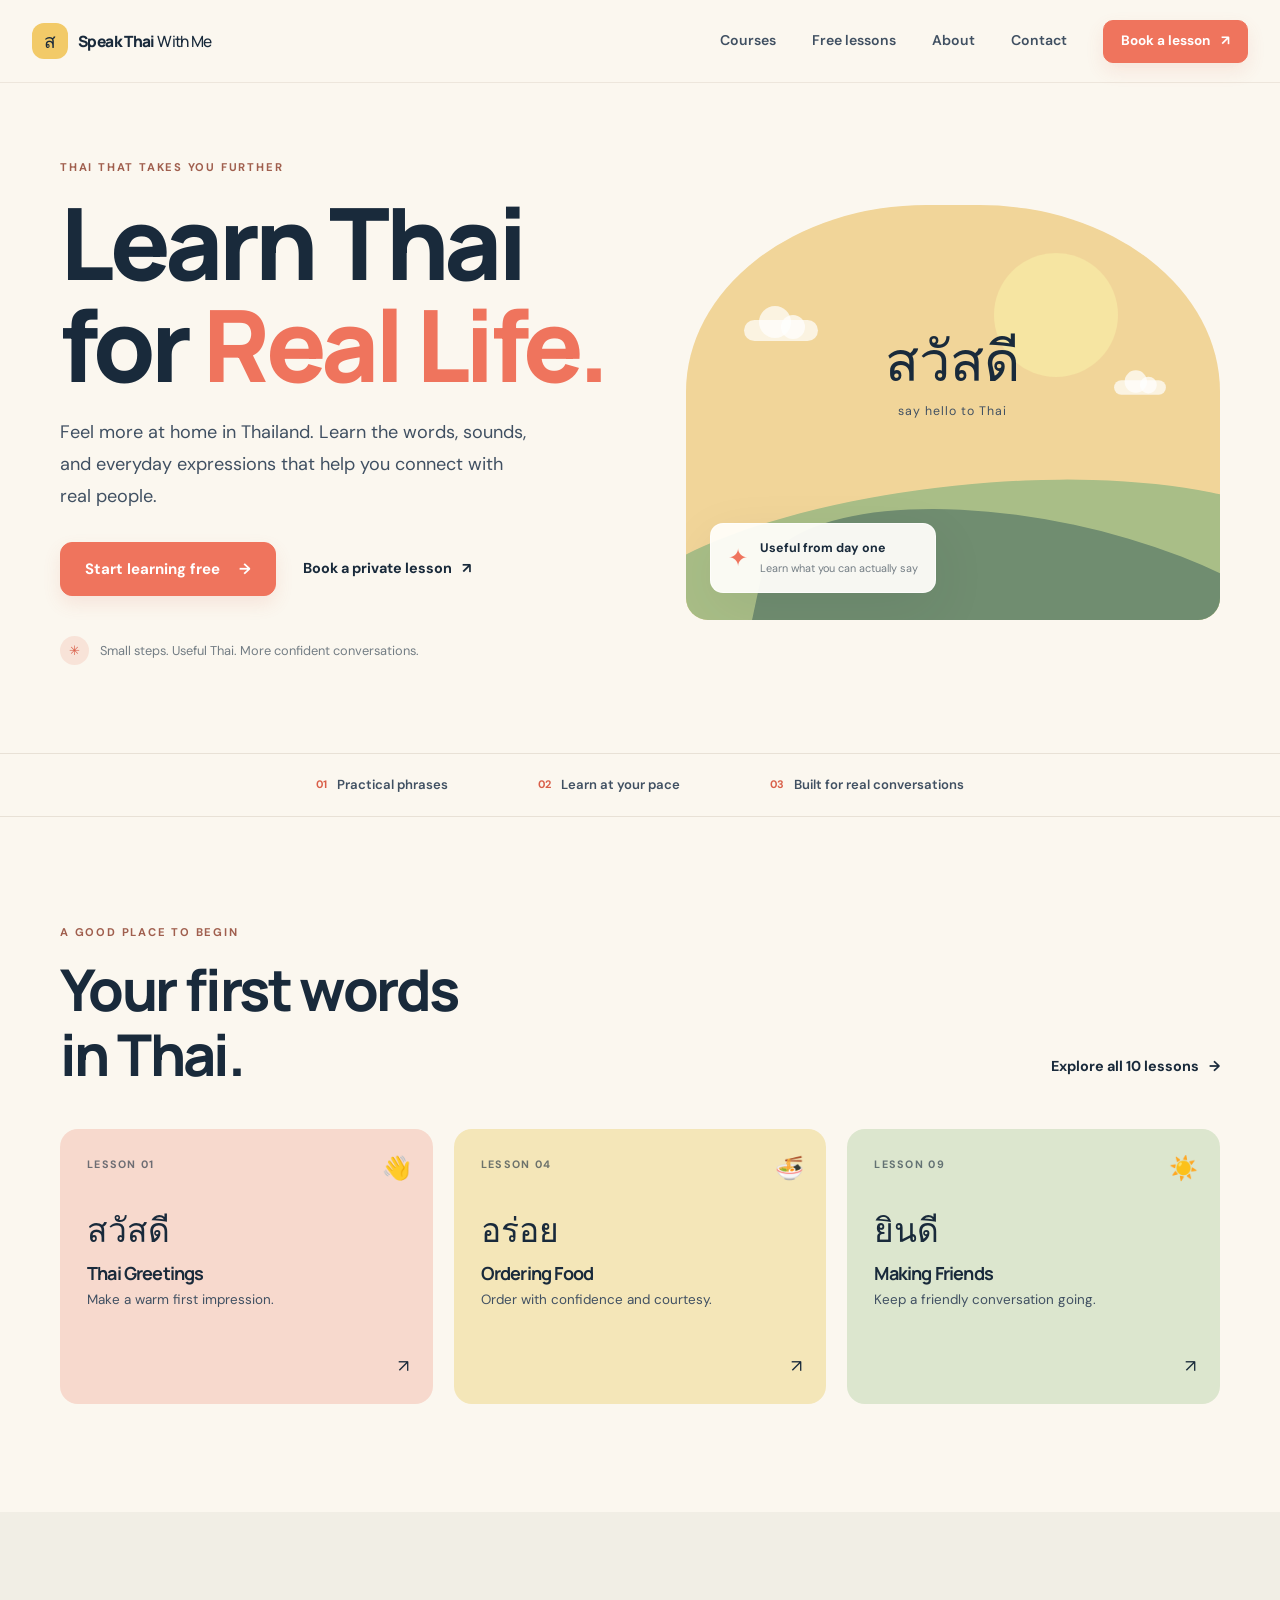
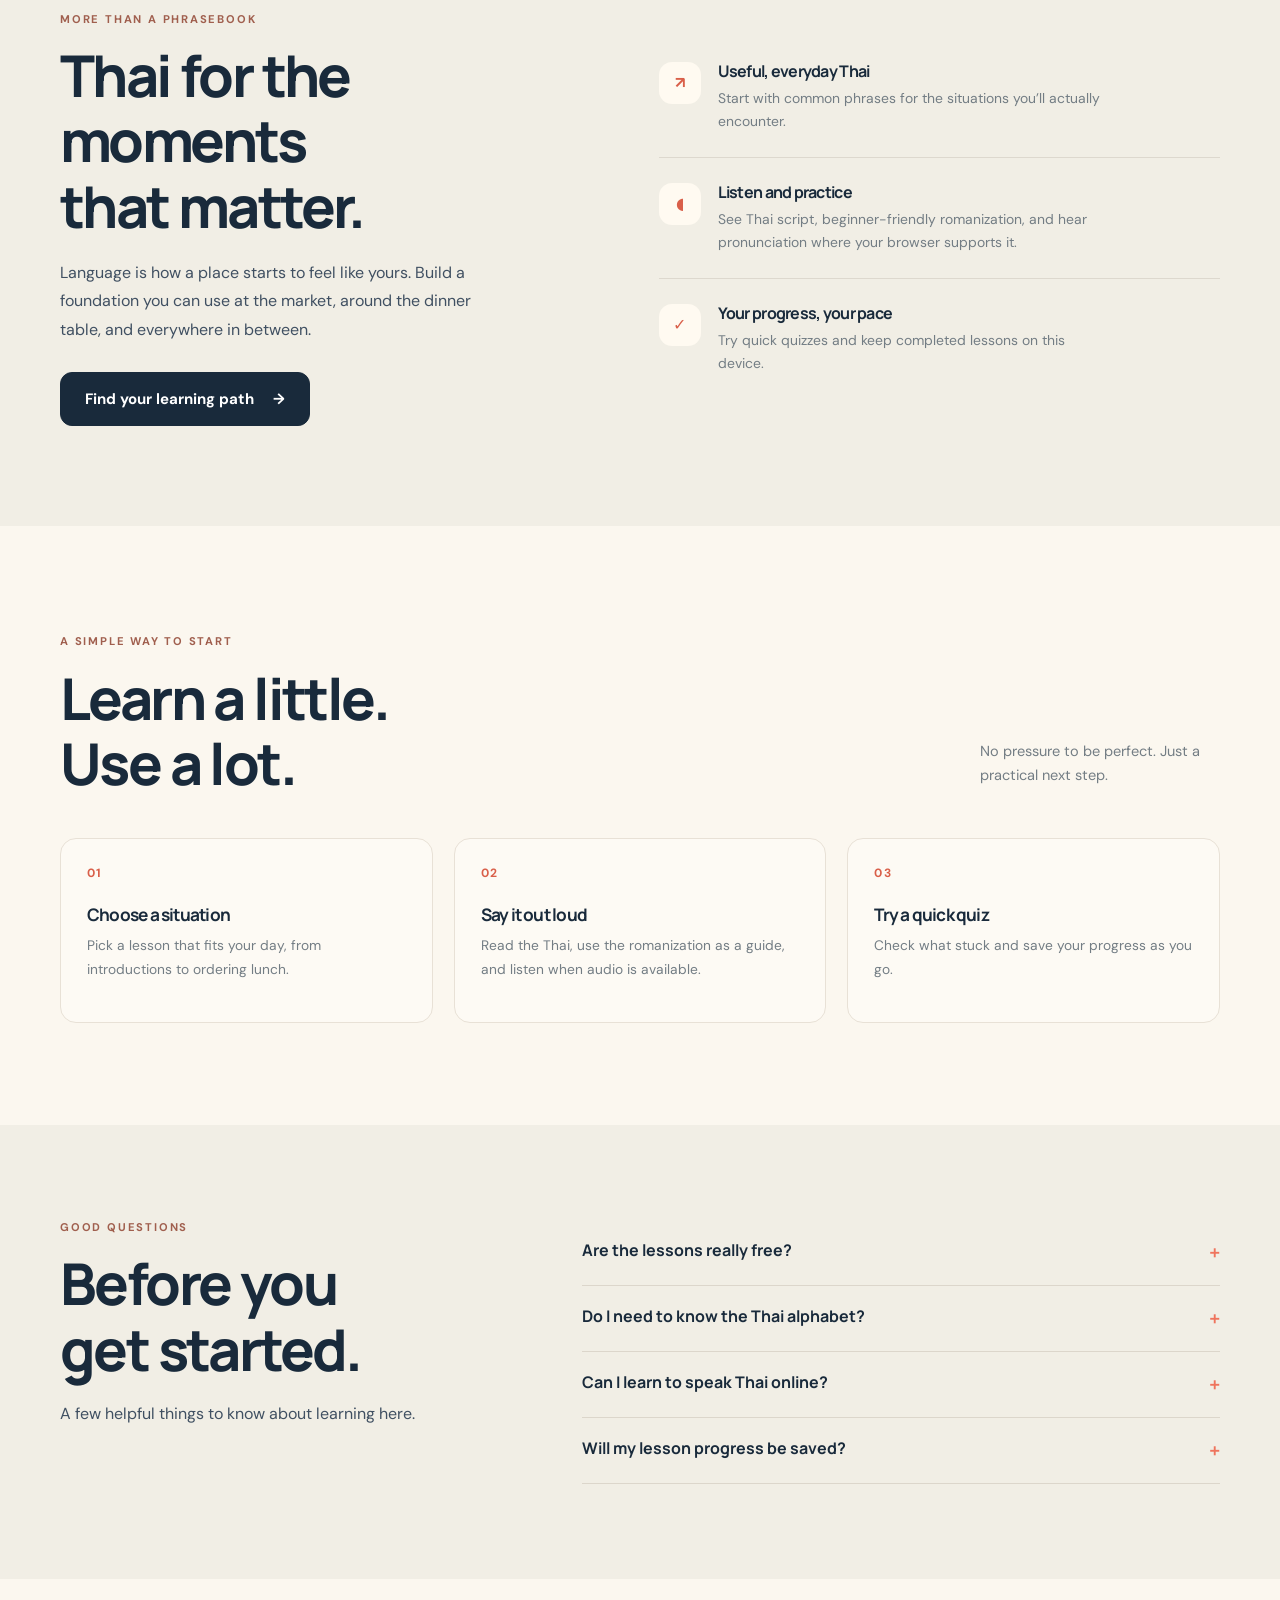
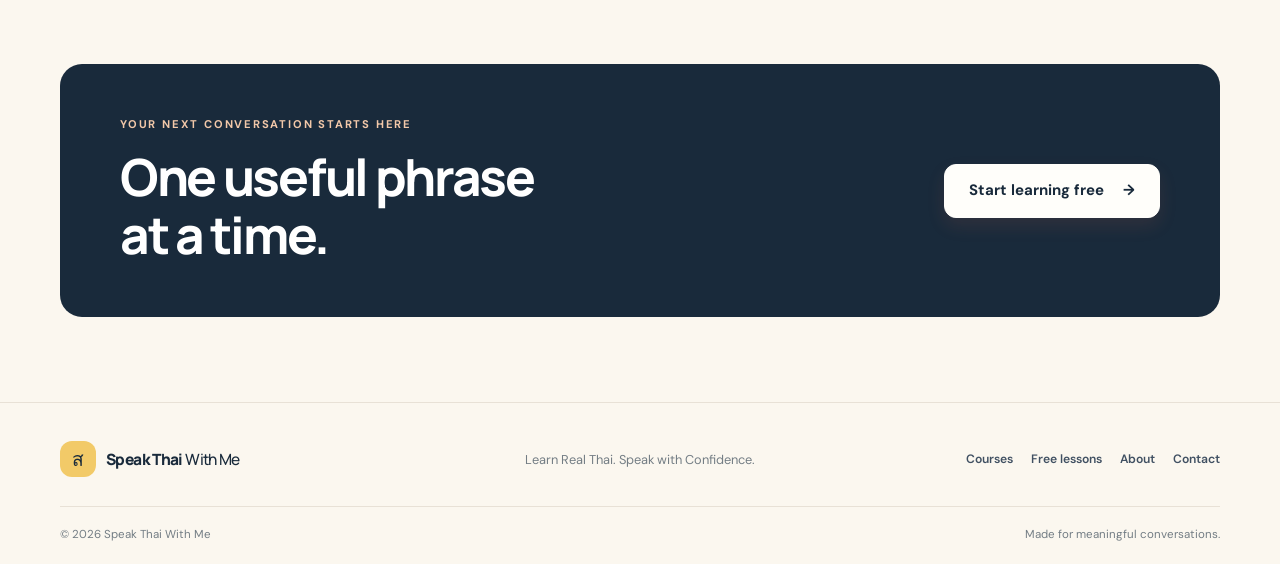
==== index.html @ 1c7b07ed "Initial commit - Speak Thai With Me" ====
<!doctype html>
<html lang="en">
<head>
  <meta charset="utf-8">
  <meta name="viewport" content="width=device-width, initial-scale=1">
  <meta name="description" content="Learn useful Thai for travel, relationships, work, and everyday life with friendly free lessons and practical speaking practice.">
  <meta name="theme-color" content="#fbf7ef">
  <title>Speak Thai With Me | Learn Thai for Real Life</title>
  <link rel="preconnect" href="https://fonts.googleapis.com">
  <link rel="preconnect" href="https://fonts.gstatic.com" crossorigin>
  <link href="https://fonts.googleapis.com/css2?family=DM+Sans:wght@400;500;600;700&family=Manrope:wght@400;500;600;700;800&display=swap" rel="stylesheet">
  <link rel="stylesheet" href="css/style.css">
  <script src="js/main.js" defer></script>
</head>
<body>
  <a class="skip-link" href="#main">Skip to content</a>
  <header class="site-header">
    <div class="nav-wrap">
      <a class="brand" href="index.html" aria-label="Speak Thai With Me home"><span class="brand-mark" aria-hidden="true">ส</span><span>Speak Thai <span class="brand-light">With Me</span></span></a>
      <button class="menu-toggle" type="button" aria-expanded="false" aria-controls="primary-nav"><span class="sr-only">Toggle navigation</span><span></span><span></span></button>
      <nav class="primary-nav" id="primary-nav" aria-label="Main navigation">
        <a href="courses.html">Courses</a><a href="lessons.html">Free lessons</a><a href="about.html">About</a><a href="contact.html">Contact</a><a class="button button-small" href="booking.html">Book a lesson <span aria-hidden="true">↗</span></a>
      </nav>
    </div>
  </header>
  <main id="main">
    <section class="hero section-shell">
      <div class="hero-copy">
        <p class="eyebrow"><span class="eyebrow-dot"></span> THAI THAT TAKES YOU FURTHER</p>
        <h1>Learn Thai<br>for <span class="accent-text">Real Life.</span></h1>
        <p class="hero-intro">Feel more at home in Thailand. Learn the words, sounds, and everyday expressions that help you connect with real people.</p>
        <div class="hero-actions"><a class="button" href="lessons.html">Start learning free <span aria-hidden="true">→</span></a><a class="text-link" href="booking.html">Book a private lesson <span aria-hidden="true">↗</span></a></div>
        <div class="hero-note"><span class="note-icon" aria-hidden="true">✳</span><span>Small steps. Useful Thai. More confident conversations.</span></div>
      </div>
      <div class="hero-art" aria-label="Illustration of a sunny day in Thailand">
        <div class="art-sun"></div><div class="art-cloud cloud-one"></div><div class="art-cloud cloud-two"></div>
        <div class="art-label"><span class="thai-large" lang="th">สวัสดี</span><span>say hello to Thai</span></div>
        <div class="art-hill hill-back"></div><div class="art-hill hill-front"></div>
        <div class="art-card"><span class="art-card-icon">✦</span><span><strong>Useful from day one</strong><small>Learn what you can actually say</small></span></div>
      </div>
    </section>
    <section class="trust-strip" aria-label="Learning features"><div><span>01</span> Practical phrases</div><div><span>02</span> Learn at your pace</div><div><span>03</span> Built for real conversations</div></section>
    <section class="section-shell section-pad" id="popular-lessons">
      <div class="section-heading"><div><p class="eyebrow">A GOOD PLACE TO BEGIN</p><h2>Your first words<br>in Thai.</h2></div><a class="text-link" href="lessons.html">Explore all 10 lessons <span aria-hidden="true">→</span></a></div>
      <div class="lesson-preview-grid">
        <a class="preview-card preview-coral" href="lessons.html#lesson-greetings"><span class="preview-number">LESSON 01</span><span class="preview-emoji" aria-hidden="true">👋</span><span class="thai-medium" lang="th">สวัสดี</span><h3>Thai Greetings</h3><p>Make a warm first impression.</p><span class="card-arrow" aria-hidden="true">↗</span></a>
        <a class="preview-card preview-yellow" href="lessons.html#lesson-food"><span class="preview-number">LESSON 04</span><span class="preview-emoji" aria-hidden="true">🍜</span><span class="thai-medium" lang="th">อร่อย</span><h3>Ordering Food</h3><p>Order with confidence and courtesy.</p><span class="card-arrow" aria-hidden="true">↗</span></a>
        <a class="preview-card preview-green" href="lessons.html#lesson-friends"><span class="preview-number">LESSON 09</span><span class="preview-emoji" aria-hidden="true">☀️</span><span class="thai-medium" lang="th">ยินดี</span><h3>Making Friends</h3><p>Keep a friendly conversation going.</p><span class="card-arrow" aria-hidden="true">↗</span></a>
      </div>
    </section>
    <section class="why-section">
      <div class="section-shell why-grid"><div><p class="eyebrow">MORE THAN A PHRASEBOOK</p><h2>Thai for the moments<br>that matter.</h2><p class="body-copy">Language is how a place starts to feel like yours. Build a foundation you can use at the market, around the dinner table, and everywhere in between.</p><a class="button button-dark" href="courses.html">Find your learning path <span aria-hidden="true">→</span></a></div>
        <div class="benefit-list">
          <article class="benefit"><span class="benefit-icon">↗</span><div><h3>Useful, everyday Thai</h3><p>Start with common phrases for the situations you’ll actually encounter.</p></div></article>
          <article class="benefit"><span class="benefit-icon">◖</span><div><h3>Listen and practice</h3><p>See Thai script, beginner-friendly romanization, and hear pronunciation where your browser supports it.</p></div></article>
          <article class="benefit"><span class="benefit-icon">✓</span><div><h3>Your progress, your pace</h3><p>Try quick quizzes and keep completed lessons on this device.</p></div></article>
        </div>
      </div>
    </section>
    <section class="section-shell section-pad process-section"><div class="section-heading"><div><p class="eyebrow">A SIMPLE WAY TO START</p><h2>Learn a little.<br>Use a lot.</h2></div><p class="heading-aside">No pressure to be perfect. Just a practical next step.</p></div>
      <div class="steps-grid"><article><span class="step-index">01</span><h3>Choose a situation</h3><p>Pick a lesson that fits your day, from introductions to ordering lunch.</p></article><article><span class="step-index">02</span><h3>Say it out loud</h3><p>Read the Thai, use the romanization as a guide, and listen when audio is available.</p></article><article><span class="step-index">03</span><h3>Try a quick quiz</h3><p>Check what stuck and save your progress as you go.</p></article></div>
    </section>
    <section class="faq-section"><div class="section-shell faq-grid"><div><p class="eyebrow">GOOD QUESTIONS</p><h2>Before you<br>get started.</h2><p class="body-copy">A few helpful things to know about learning here.</p></div><div class="faq-list">
      <details><summary>Are the lessons really free?<span aria-hidden="true">+</span></summary><p>Yes. The 10 beginner lessons are free to use. More advanced and premium content is marked as coming soon.</p></details>
      <details><summary>Do I need to know the Thai alphabet?<span aria-hidden="true">+</span></summary><p>No. Lessons show Thai script, English meaning, and beginner-friendly romanization. Learning the script later can help with reading and pronunciation.</p></details>
      <details><summary>Can I learn to speak Thai online?<span aria-hidden="true">+</span></summary><p>You can practice phrases and quizzes here. Private online lessons may be requested through the booking page once real contact details have been configured.</p></details>
      <details><summary>Will my lesson progress be saved?<span aria-hidden="true">+</span></summary><p>Completed lessons are saved in this browser on this device using LocalStorage. Progress is not synced or shared.</p></details>
    </div></div></section>
    <section class="cta-band section-shell"><div><p class="eyebrow">YOUR NEXT CONVERSATION STARTS HERE</p><h2>One useful phrase<br>at a time.</h2></div><a class="button button-light" href="lessons.html">Start learning free <span aria-hidden="true">→</span></a></section>
  </main>
  <footer class="site-footer"><div class="section-shell footer-main"><a class="brand brand-footer" href="index.html"><span class="brand-mark" aria-hidden="true">ส</span><span>Speak Thai <span class="brand-light">With Me</span></span></a><p>Learn Real Thai. Speak with Confidence.</p><nav aria-label="Footer navigation"><a href="courses.html">Courses</a><a href="lessons.html">Free lessons</a><a href="about.html">About</a><a href="contact.html">Contact</a></nav></div><div class="section-shell footer-bottom"><span>© <span data-current-year></span> Speak Thai With Me</span><span>Made for meaningful conversations.</span></div></footer>
</body>
</html>
---- css/style.css ----
:root {
  color-scheme: light;
  --cream: #fbf7ef;
  --cream-deep: #f4eee2;
  --paper: #fffefa;
  --navy: #192a3b;
  --navy-soft: #405062;
  --muted: #737d84;
  --coral: #ef745d;
  --coral-dark: #d95f49;
  --yellow: #f2ca68;
  --green: #b8cf9c;
  --line: #e8e1d6;
  --shadow: 0 18px 55px rgba(39, 48, 57, .08);
  font-family: "DM Sans", Arial, sans-serif;
  color: var(--navy);
  background: var(--cream);
  font-synthesis: none;
  text-rendering: optimizeLegibility;
}

* { box-sizing: border-box; }
[hidden] { display: none !important; }
html { scroll-behavior: smooth; scroll-padding-top: 90px; }
body { margin: 0; min-width: 320px; background: var(--cream); font-size: 16px; line-height: 1.65; }
a { color: inherit; }
button, input, select, textarea { font: inherit; }
button, a { -webkit-tap-highlight-color: transparent; }
button:focus-visible, a:focus-visible, input:focus-visible, select:focus-visible, textarea:focus-visible, summary:focus-visible { outline: 3px solid rgba(239, 116, 93, .55); outline-offset: 3px; }
h1, h2, h3, p { margin-top: 0; }
h1, h2, h3 { font-family: Manrope, "DM Sans", sans-serif; letter-spacing: -.045em; line-height: 1.13; }
h1 { margin-bottom: 22px; font-size: clamp(3.2rem, 7vw, 6.6rem); font-weight: 800; }
h2 { font-size: clamp(2.15rem, 4.5vw, 3.75rem); font-weight: 750; }
h3 { font-size: 1.18rem; }
.section-shell { width: min(1160px, calc(100% - 64px)); margin-inline: auto; }
.sr-only { position: absolute; width: 1px; height: 1px; padding: 0; margin: -1px; overflow: hidden; clip: rect(0,0,0,0); white-space: nowrap; border: 0; }
.skip-link { position: fixed; top: 8px; left: 8px; z-index: 99; transform: translateY(-150%); padding: 10px 16px; color: white; background: var(--navy); border-radius: 8px; }
.skip-link:focus { transform: none; }
.site-header { position: sticky; z-index: 10; top: 0; background: rgba(251, 247, 239, .95); border-bottom: 1px solid rgba(232,225,214,.75); backdrop-filter: blur(14px); }
.nav-wrap { width: min(1280px, calc(100% - 64px)); min-height: 82px; margin: auto; display: flex; align-items: center; justify-content: space-between; gap: 32px; }
.brand { display: inline-flex; align-items: center; gap: 10px; color: var(--navy); text-decoration: none; font: 800 .97rem Manrope, sans-serif; letter-spacing: -.04em; white-space: nowrap; }
.brand-mark { display: grid; width: 36px; height: 36px; place-items: center; color: var(--navy); background: var(--yellow); border-radius: 12px; font: 700 1.2rem "DM Sans", sans-serif; }
.brand-light { font-weight: 500; }
.primary-nav { display: flex; align-items: center; gap: clamp(18px, 3vw, 36px); }
.primary-nav a:not(.button), .site-footer nav a { color: var(--navy-soft); text-decoration: none; font-size: .88rem; font-weight: 600; transition: color .2s ease; }
.primary-nav a:hover, .primary-nav a[aria-current="page"], .site-footer nav a:hover { color: var(--coral-dark); }
.primary-nav a[aria-current="page"]:not(.button) { text-decoration: underline; text-decoration-color: var(--coral); text-underline-offset: 6px; }
.menu-toggle { display: none; border: 0; background: transparent; }
.button { display: inline-flex; min-height: 54px; align-items: center; justify-content: center; gap: 19px; padding: 0 24px; border: 1px solid var(--coral); border-radius: 12px; color: white; background: var(--coral); text-decoration: none; font-size: .94rem; font-weight: 700; box-shadow: 0 8px 18px rgba(217,95,73,.12); transition: transform .2s ease, background .2s ease, box-shadow .2s ease; cursor: pointer; }
.button:hover { transform: translateY(-2px); background: var(--coral-dark); box-shadow: 0 12px 24px rgba(217,95,73,.2); }
.button-small { min-height: 43px; padding: 0 17px; gap: 11px; border-radius: 10px; font-size: .85rem; }
.button-dark { color: white; background: var(--navy); border-color: var(--navy); box-shadow: none; }
.button-dark:hover { background: #263d53; }
.button-light { color: var(--navy); background: var(--paper); border-color: var(--paper); }
.button-light:hover { color: var(--navy); background: white; }
.eyebrow { margin: 0 0 16px; color: #a05f4e; font-size: .7rem; font-weight: 700; letter-spacing: .16em; line-height: 1.4; }
.accent-text { color: var(--coral); }
.text-link { display: inline-flex; align-items: center; gap: 10px; color: var(--navy); text-decoration: none; font-size: .9rem; font-weight: 700; }
.text-link:hover { color: var(--coral-dark); }
.hero { min-height: 580px; padding-block: 72px 83px; display: grid; grid-template-columns: 1.02fr .98fr; align-items: center; gap: 6%; }
.hero-copy { padding-block: 5px; }
.hero h1 { font-size: clamp(4rem, 7.8vw, 7rem); line-height: 1.02; }
.hero-intro { max-width: 475px; margin-bottom: 30px; color: var(--navy-soft); font-size: 1.13rem; line-height: 1.75; }
.hero-actions { display: flex; align-items: center; gap: 27px; flex-wrap: wrap; }
.hero-note { display: flex; align-items: center; gap: 11px; margin-top: 40px; color: var(--muted); font-size: .8rem; }
.note-icon { display: grid; width: 29px; height: 29px; flex: 0 0 29px; place-items: center; color: var(--coral-dark); background: #f8e3d8; border-radius: 50%; }
.hero-art { position: relative; min-height: 415px; overflow: hidden; border-radius: 45% 45% 22px 22px; background: #f1d599; }
.art-sun { position: absolute; top: 48px; right: 19%; width: 124px; height: 124px; border-radius: 50%; background: #f6e5a2; }
.art-cloud { position: absolute; z-index: 1; height: 21px; width: 74px; background: rgba(255,255,255,.71); border-radius: 30px; }
.art-cloud::before, .art-cloud::after { position: absolute; content: ""; background: inherit; border-radius: 50%; }
.art-cloud::before { width: 32px; height: 32px; left: 15px; bottom: 3px; }
.art-cloud::after { width: 24px; height: 24px; left: 37px; bottom: 2px; }
.cloud-one { top: 115px; left: 11%; }
.cloud-two { top: 172px; right: 8%; transform: scale(.7); }
.art-label { position: absolute; z-index: 2; top: 112px; left: 50%; display: flex; flex-direction: column; align-items: center; transform: translateX(-50%); }
.thai-large { color: var(--navy); font: 700 3.5rem "DM Sans", sans-serif; white-space: nowrap; }
.art-label > span:last-child { margin-top: -5px; color: var(--navy-soft); font-size: .77rem; letter-spacing: .08em; }
.art-hill { position: absolute; bottom: -95px; border-radius: 50% 50% 0 0; }
.hill-back { left: -15%; width: 135%; height: 230px; background: #a9be87; transform: rotate(-6deg); }
.hill-front { right: -23%; bottom: -132px; width: 110%; height: 230px; background: #708d70; transform: rotate(12deg); }
.art-card { position: absolute; z-index: 3; bottom: 27px; left: 24px; display: flex; gap: 12px; align-items: center; padding: 14px 17px; border: 1px solid rgba(255,255,255,.72); border-radius: 13px; background: rgba(255,254,250,.94); box-shadow: var(--shadow); }
.art-card-icon { color: var(--coral); font-size: 1.5rem; }
.art-card strong, .art-card small { display: block; }
.art-card strong { font-size: .78rem; }
.art-card small { margin-top: 2px; color: var(--muted); font-size: .68rem; }
.trust-strip { display: flex; justify-content: center; gap: clamp(30px, 7vw, 95px); padding: 20px 32px; border-block: 1px solid var(--line); color: var(--navy-soft); font-size: .82rem; font-weight: 600; }
.trust-strip div { display: flex; align-items: center; gap: 10px; }
.trust-strip span { color: var(--coral-dark); font-size: .68rem; font-weight: 700; }
.section-pad { padding-block: 108px; }
.section-heading { display: flex; align-items: end; justify-content: space-between; gap: 24px; margin-bottom: 42px; }
.section-heading h2 { margin-bottom: 0; }
.section-heading > .text-link { margin-bottom: 8px; }
.lesson-preview-grid { display: grid; grid-template-columns: repeat(3, 1fr); gap: 21px; }
.preview-card { position: relative; min-height: 275px; padding: 27px; overflow: hidden; border-radius: 18px; text-decoration: none; transition: transform .22s ease, box-shadow .22s ease; }
.preview-card:hover { transform: translateY(-5px); box-shadow: var(--shadow); }
.preview-coral { background: #f7d9cd; }
.preview-yellow { background: #f4e6b8; }
.preview-green { background: #dce6ce; }
.preview-number { display: block; color: rgba(25,42,59,.62); font-size: .67rem; font-weight: 700; letter-spacing: .12em; }
.preview-emoji { position: absolute; top: 20px; right: 22px; font-size: 1.45rem; }
.thai-medium { display: block; margin-top: 30px; color: var(--navy); font: 700 2.1rem "DM Sans", sans-serif; }
.preview-card h3 { margin: 6px 0 5px; font-size: 1.13rem; }
.preview-card p { margin-bottom: 0; color: var(--navy-soft); font-size: .84rem; }
.card-arrow { position: absolute; right: 24px; bottom: 23px; font-size: 1.1rem; }
.why-section { padding-block: 100px; background: #f1eee5; }
.why-grid { display: grid; grid-template-columns: .9fr 1.1fr; gap: 12%; align-items: center; }
.why-grid h2 { margin-bottom: 20px; }
.body-copy { max-width: 445px; margin-bottom: 27px; color: var(--navy-soft); line-height: 1.8; }
.benefit-list { display: grid; gap: 25px; }
.benefit { display: flex; align-items: flex-start; gap: 17px; padding-bottom: 24px; border-bottom: 1px solid #ddd8ce; }
.benefit:last-child { padding-bottom: 0; border: 0; }
.benefit-icon { display: grid; width: 42px; height: 42px; flex: 0 0 42px; place-items: center; color: var(--coral-dark); background: #fffaf1; border-radius: 13px; font-weight: 700; }
.benefit h3 { margin: 0 0 7px; font-size: 1rem; }
.benefit p { max-width: 390px; margin: 0; color: var(--muted); font-size: .87rem; }
.process-section { padding-bottom: 102px; }
.heading-aside { max-width: 240px; margin-bottom: 8px; color: var(--muted); font-size: .91rem; }
.steps-grid { display: grid; grid-template-columns: repeat(3,1fr); gap: 21px; }
.steps-grid article { min-height: 185px; padding: 25px 26px; border: 1px solid var(--line); border-radius: 16px; background: rgba(255,254,250,.5); }
.step-index { display: block; margin-bottom: 21px; color: var(--coral-dark); font-size: .75rem; font-weight: 700; letter-spacing: .12em; }
.steps-grid h3 { margin-bottom: 10px; font-size: 1.08rem; }
.steps-grid p { margin-bottom: 0; color: var(--muted); font-size: .86rem; line-height: 1.7; }
.faq-section { padding-block: 95px; background: #f1eee5; }
.faq-grid { display: grid; grid-template-columns: .75fr 1.25fr; gap: 12%; }
.faq-grid h2 { margin-bottom: 18px; }
.faq-list details { border-bottom: 1px solid #dcd6cb; }
.faq-list summary { display: flex; justify-content: space-between; gap: 18px; padding: 19px 0; list-style: none; cursor: pointer; font: 700 1rem Manrope, sans-serif; }
.faq-list summary::-webkit-details-marker { display: none; }
.faq-list summary span { color: var(--coral); font-size: 1.25rem; transition: transform .2s ease; }
.faq-list details[open] summary span { transform: rotate(45deg); }
.faq-list details p { max-width: 620px; margin: -2px 0 19px; color: var(--muted); font-size: .91rem; }
.cta-band { display: flex; align-items: center; justify-content: space-between; gap: 32px; margin-block: 85px; padding: 53px 60px; border-radius: 22px; color: white; background: var(--navy); }
.cta-band .eyebrow { color: #f2c8a9; }
.cta-band h2 { margin: 0; font-size: clamp(2rem, 4vw, 3.35rem); }
.site-footer { padding-block: 38px 20px; border-top: 1px solid var(--line); }
.footer-main { display: grid; grid-template-columns: 1fr 1fr 1fr; align-items: center; gap: 15px; padding-bottom: 29px; }
.footer-main > p { margin: 0; color: var(--muted); font-size: .8rem; text-align: center; }
.site-footer nav { display: flex; justify-content: flex-end; gap: 18px; }
.site-footer nav a { font-size: .76rem; }
.brand-footer { justify-self: start; }
.footer-bottom { display: flex; justify-content: space-between; gap: 15px; padding-top: 18px; border-top: 1px solid var(--line); color: var(--muted); font-size: .72rem; }
.page-hero { padding-block: 84px 55px; }
.page-hero h1 { font-size: clamp(3.4rem, 7vw, 6.1rem); }
.page-hero > p:not(.eyebrow) { max-width: 625px; color: var(--navy-soft); font-size: 1.07rem; line-height: 1.75; }
.course-grid { display: grid; grid-template-columns: repeat(3, 1fr); gap: 20px; padding-bottom: 50px; }
.course-card { display: flex; flex-direction: column; min-height: 435px; padding: 28px; border: 1px solid var(--line); border-radius: 19px; background: var(--paper); box-shadow: 0 8px 25px rgba(39,48,57,.035); }
.course-card-muted { background: #f7f3ea; }
.course-top { display: flex; align-items: center; justify-content: space-between; gap: 10px; margin-bottom: 30px; }
.course-icon { display: grid; width: 48px; height: 48px; place-items: center; border-radius: 14px; font-size: 1.25rem; font-weight: 700; }
.icon-coral { background: #f7d9cd; }.icon-yellow { background: #f4e6b8; }.icon-green { background: #dce6ce; }
.badge { padding: 6px 10px; border-radius: 999px; font-size: .67rem; font-weight: 700; white-space: nowrap; }
.badge-free { color: #48643c; background: #e2ecd8; }.badge-soon { color: #785e29; background: #f6e9c4; }
.course-card .eyebrow { margin-bottom: 9px; }
.course-card h2 { margin-bottom: 13px; font-size: 1.9rem; }
.course-description { min-height: 76px; color: var(--navy-soft); font-size: .89rem; line-height: 1.7; }
.course-card h3 { margin: 9px 0; font-size: .9rem; letter-spacing: -.01em; }
.course-card ul { margin: 0 0 22px; padding-left: 19px; color: var(--navy-soft); font-size: .84rem; line-height: 1.9; }
.course-footer { display: flex; align-items: center; justify-content: space-between; gap: 10px; margin-top: auto; padding-top: 16px; border-top: 1px solid var(--line); font-size: .75rem; font-weight: 600; }
.course-footer .text-link { font-size: .78rem; }
.muted-text { color: var(--muted); font-size: .72rem; text-align: right; }
.course-note, .config-footnote { display: flex; align-items: center; gap: 13px; margin-bottom: 84px; padding: 18px 22px; border-radius: 13px; background: #f2ebdd; }
.course-note p, .config-footnote p { margin: 0; color: var(--navy-soft); font-size: .88rem; }
.course-note a { color: var(--coral-dark); font-weight: 700; }
.lessons-hero { padding-bottom: 35px; }
.progress-panel { display: grid; grid-template-columns: 1fr minmax(140px, 290px) auto; align-items: center; gap: 18px; max-width: 770px; margin-top: 30px; padding: 17px 20px; border: 1px solid var(--line); border-radius: 14px; background: rgba(255,254,250,.75); }
.romanization-note { max-width: 770px !important; margin: 15px 0 0; color: var(--muted) !important; font-size: .81rem !important; }
.progress-copy { display: flex; flex-direction: column; gap: 3px; }
.progress-copy strong { font: 700 .85rem Manrope, sans-serif; }
.progress-copy span { color: var(--muted); font-size: .75rem; }
.progress-track { height: 9px; overflow: hidden; border-radius: 99px; background: #eae5db; }
.progress-track > span { display: block; width: 0; height: 100%; border-radius: inherit; background: var(--coral); transition: width .35s ease; }
.text-button { padding: 5px; border: 0; color: var(--muted); background: transparent; font-size: .76rem; text-decoration: underline; text-underline-offset: 3px; cursor: pointer; }
.text-button:hover { color: var(--coral-dark); }
.storage-notice { margin: 12px 0 0; color: #9b4939; font-size: .84rem; }
.lessons-container { padding-bottom: 90px; }
.lesson-list { display: grid; gap: 20px; }
.lesson-card { padding: clamp(23px, 4vw, 38px); border: 1px solid var(--line); border-radius: 19px; background: var(--paper); box-shadow: 0 8px 25px rgba(39,48,57,.035); scroll-margin-top: 100px; }
.lesson-card.is-complete { border-color: #bed0a7; }
.lesson-card-header { display: flex; justify-content: space-between; align-items: flex-start; gap: 18px; margin-bottom: 28px; }
.lesson-card-header .eyebrow { margin-bottom: 8px; }
.lesson-card-header h2 { margin: 0 0 7px; font-size: clamp(1.65rem, 4vw, 2.35rem); }
.lesson-description { margin: 0; color: var(--muted); font-size: .91rem; }
.completion-badge { padding: 6px 11px; color: #48643c; border-radius: 999px; background: #e2ecd8; font-size: .73rem; font-weight: 700; white-space: nowrap; }
.lesson-card > h3 { margin: 0 0 13px; font-size: .96rem; letter-spacing: -.01em; }
.lesson-objectives { margin: -3px 0 25px; padding-left: 21px; color: var(--navy-soft); font-size: .86rem; }
.lesson-objectives li + li { margin-top: 5px; }
.lesson-language-note { margin: 0 0 25px; padding: 13px 16px; border-left: 3px solid var(--yellow); border-radius: 0 9px 9px 0; color: var(--navy-soft); background: #fffcf6; font-size: .83rem; }
.vocabulary-grid { display: grid; grid-template-columns: repeat(4,1fr); gap: 10px; margin-bottom: 28px; }
.vocab-entry { display: flex; min-height: 152px; flex-direction: column; align-items: flex-start; padding: 15px; border-radius: 12px; background: #f7f3ea; }
.thai-word { color: var(--navy); font: 700 1.45rem "DM Sans", sans-serif; }
.romanization { display: block; margin-top: 3px; color: #987467; font-size: .8rem; font-style: italic; }
.meaning { display: block; margin-top: 2px; color: var(--navy-soft); font-size: .8rem; }
.speak-button { margin-top: auto; padding: 5px 0 0; border: 0; color: #ad5543; background: transparent; font-size: .72rem; font-weight: 700; cursor: pointer; }
.speak-button:hover { text-decoration: underline; text-underline-offset: 3px; }
.examples-list { display: grid; grid-template-columns: repeat(2,1fr); gap: 12px; margin-bottom: 27px; }
.example { padding: 15px 17px; border-left: 3px solid var(--yellow); border-radius: 0 10px 10px 0; background: #fffcf6; }
.example-thai-line { display: flex; justify-content: space-between; align-items: center; gap: 10px; }
.example-thai-line > span { font: 600 1.08rem "DM Sans", sans-serif; }
.example-thai-line .speak-button { margin: 0; white-space: nowrap; }
.quiz { min-width: 0; margin: 0; padding: 21px; border: 1px solid var(--line); border-radius: 13px; }
.quiz legend { padding: 0 7px; font: 700 .97rem Manrope, sans-serif; }
.quiz-question { margin-bottom: 16px; }
.quiz-question > p { margin-bottom: 9px; font-size: .86rem; font-weight: 600; }
.quiz-choice { display: inline-flex; align-items: center; gap: 7px; margin: 0 10px 7px 0; padding: 7px 10px; border: 1px solid var(--line); border-radius: 8px; color: var(--navy-soft); font-size: .81rem; cursor: pointer; }
.quiz-choice:has(input:checked) { border-color: var(--coral); background: #fff2ed; }
.quiz-choice input { accent-color: var(--coral-dark); }
.quiz-feedback { margin: 12px 0 0; color: var(--navy-soft); font-size: .84rem; }
.feedback-success { color: #48643c; }.feedback-retry,.feedback-error { color: #9b4939; }
.loading-message { padding: 25px; border-radius: 12px; background: var(--paper); color: var(--navy-soft); }
.error-message { color: #9b4939; }
.booking-hero { padding-bottom: 36px; }
.booking-layout { display: grid; grid-template-columns: minmax(0,1.3fr) minmax(250px,.7fr); gap: 25px; align-items: start; padding-bottom: 95px; }
.booking-form, .booking-aside { padding: clamp(23px, 4vw, 38px); border: 1px solid var(--line); border-radius: 18px; background: var(--paper); }
.form-heading { display: flex; justify-content: space-between; align-items: baseline; gap: 15px; margin-bottom: 24px; }
.form-heading h2 { margin: 0; font-size: 1.7rem; }
.form-heading p { margin: 0; color: var(--muted); font-size: .77rem; }
.form-heading p span, .booking-form label > span { color: var(--coral-dark); }
.form-grid { display: grid; grid-template-columns: repeat(2,minmax(0,1fr)); gap: 17px; }
.booking-form label { display: flex; flex-direction: column; gap: 7px; color: var(--navy-soft); font-size: .82rem; font-weight: 600; }
.booking-form input, .booking-form select, .booking-form textarea { width: 100%; min-height: 47px; padding: 10px 12px; border: 1px solid #ded8cd; border-radius: 9px; color: var(--navy); background: #fffefa; font-weight: 400; }
.booking-form textarea { min-height: 118px; resize: vertical; }
.booking-form input::placeholder, .booking-form textarea::placeholder { color: #9b9c98; }
.field-wide { grid-column: 1 / -1; }
.privacy-note { margin: 20px 0; padding: 12px 14px; border-radius: 9px; color: var(--muted); background: #f6f2e9; font-size: .77rem; }
.form-status { margin: 13px 0 0; color: #9b4939; font-size: .83rem; }
.booking-aside { position: sticky; top: 105px; background: #f0eadf; }
.aside-spark { display: inline-grid; width: 42px; height: 42px; place-items: center; border-radius: 13px; color: var(--coral-dark); background: #fffaf1; font-size: 1.3rem; }
.booking-aside h2 { margin: 20px 0 13px; font-size: 1.7rem; }
.booking-aside > p { color: var(--navy-soft); font-size: .88rem; line-height: 1.75; }
.config-notice { margin: 21px 0; padding: 14px; border: 1px solid #e3d5c2; border-radius: 10px; color: #724d32; background: #fff8ea; font-size: .83rem; }
.config-notice .text-link { margin-top: 10px; font-size: .83rem; }
.booking-aside .small-note { padding-top: 14px; border-top: 1px solid #dcd2c2; color: var(--muted); font-size: .76rem; }
.about-layout { display: grid; grid-template-columns: .8fr 1.2fr; gap: 10%; align-items: center; padding-block: 20px 92px; }
.teacher-placeholder { display: flex; min-height: 390px; flex-direction: column; align-items: center; justify-content: center; gap: 13px; border: 1px dashed #c8bda9; border-radius: 48% 48% 20px 20px; color: #766d5e; background: #f3e9d6; font-size: .82rem; font-weight: 600; }
.placeholder-symbol { display: grid; width: 90px; height: 90px; place-items: center; border-radius: 50%; color: #9e704a; background: #e5d4b5; font-size: 2.8rem; }
.about-copy h2 { margin: 0 0 8px; font-size: 2.8rem; }
.placeholder-label { margin-bottom: 17px; color: #987467; font-size: .79rem; font-weight: 700; }
.approach-box { display: flex; gap: 13px; margin-top: 24px; padding: 18px; border-radius: 13px; background: #f2ebdd; }
.approach-box h3 { margin: 3px 0 7px; font-size: .98rem; }
.approach-box p { margin: 0; color: var(--navy-soft); font-size: .82rem; }
.about-values { margin-bottom: 85px; padding: 48px; border-radius: 20px; background: #f1eee5; }
.about-values h2 { margin-bottom: 12px; }
.about-values > p:not(.eyebrow) { max-width: 600px; color: var(--navy-soft); }
.contact-grid { display: grid; grid-template-columns: repeat(3,1fr); gap: 18px; padding-block: 10px 35px; }
.contact-card { min-height: 260px; padding: 25px; border: 1px solid var(--line); border-radius: 17px; background: var(--paper); }
.contact-icon { display: grid; width: 44px; height: 44px; margin-bottom: 23px; place-items: center; border-radius: 13px; color: var(--coral-dark); background: #f7d9cd; font-size: 1.2rem; font-weight: 700; }
.contact-card .eyebrow { margin-bottom: 7px; }
.contact-card h2 { margin-bottom: 10px; font-size: 1.35rem; }
.contact-card > p:not(.eyebrow) { min-height: 52px; margin-bottom: 15px; color: var(--muted); font-size: .84rem; }
.contact-card .text-link { font-size: .82rem; }
.social-links { display: flex; flex-wrap: wrap; gap: 10px; }
.social-links a { color: var(--coral-dark); font-size: .83rem; font-weight: 700; }
.config-footnote { margin-top: 15px; }

@media (max-width: 900px) {
  .section-shell { width: min(100% - 44px, 720px); }
  .nav-wrap { width: calc(100% - 44px); }
  .primary-nav { gap: 17px; }
  .primary-nav a:not(.button) { font-size: .81rem; }
  .hero { gap: 4%; min-height: 520px; }
  .hero h1 { font-size: clamp(3.6rem, 8vw, 5.8rem); }
  .hero-art { min-height: 355px; }
  .why-grid, .faq-grid { gap: 7%; }
  .course-grid { grid-template-columns: 1fr 1fr; }
  .course-card:last-child { grid-column: 1 / -1; min-height: auto; }
  .vocabulary-grid { grid-template-columns: repeat(2,1fr); }
  .booking-layout { grid-template-columns: 1fr; }
  .booking-aside { position: static; }
  .about-layout { gap: 7%; }
}
@media (max-width: 680px) {
  body { font-size: 15px; }
  .section-shell { width: calc(100% - 36px); }
  .nav-wrap { width: calc(100% - 36px); min-height: 70px; }
  .brand { font-size: .9rem; }
  .brand-mark { width: 33px; height: 33px; }
  .menu-toggle { display: flex; width: 42px; height: 42px; flex-direction: column; align-items: center; justify-content: center; gap: 5px; border: 1px solid var(--line); border-radius: 10px; cursor: pointer; }
  .menu-toggle > span:not(.sr-only) { width: 18px; height: 2px; border-radius: 2px; background: var(--navy); }
  .primary-nav { position: absolute; top: calc(100% - 1px); right: 0; left: 0; display: none; align-items: stretch; gap: 0; padding: 9px 18px 18px; border-bottom: 1px solid var(--line); background: var(--cream); box-shadow: 0 12px 20px rgba(25,42,59,.07); }
  .primary-nav.is-open { display: flex; flex-direction: column; }
  .primary-nav a:not(.button) { padding: 12px 5px; font-size: .92rem; }
  .primary-nav .button { margin-top: 8px; }
  .hero { min-height: auto; grid-template-columns: 1fr; gap: 37px; padding-block: 61px 52px; }
  .hero h1 { font-size: clamp(3.65rem, 15vw, 5.5rem); }
  .hero-intro { font-size: 1rem; }
  .hero-art { min-height: 310px; }
  .art-sun { width: 98px; height: 98px; }
  .art-label { top: 91px; }
  .thai-large { font-size: 3rem; }
  .trust-strip { justify-content: flex-start; gap: 16px; overflow-x: auto; padding: 16px 18px; font-size: .75rem; }
  .trust-strip div { flex: 0 0 auto; }
  .section-pad { padding-block: 72px; }
  .section-heading { align-items: flex-start; flex-direction: column; margin-bottom: 28px; }
  .section-heading h2 { font-size: 2.75rem; }
  .section-heading > .text-link { margin-top: 0; }
  .lesson-preview-grid, .steps-grid { grid-template-columns: 1fr; gap: 13px; }
  .preview-card { min-height: 237px; }
  .why-section, .faq-section { padding-block: 72px; }
  .why-grid, .faq-grid { grid-template-columns: 1fr; gap: 35px; }
  .benefit-list { gap: 20px; }
  .steps-grid article { min-height: auto; }
  .cta-band { align-items: flex-start; flex-direction: column; margin-block: 55px; padding: 35px 25px; }
  .footer-main { grid-template-columns: 1fr; justify-items: start; gap: 15px; }
  .footer-main > p { text-align: left; }
  .site-footer nav { justify-content: flex-start; flex-wrap: wrap; }
  .footer-bottom { flex-direction: column; gap: 4px; }
  .page-hero { padding-block: 61px 34px; }
  .page-hero h1 { font-size: clamp(3.1rem, 13vw, 4.9rem); }
  .page-hero > p:not(.eyebrow) { font-size: .98rem; }
  .course-grid { grid-template-columns: 1fr; gap: 13px; }
  .course-card:last-child { grid-column: auto; }
  .course-card { min-height: auto; padding: 24px; }
  .course-description { min-height: 0; }
  .course-note { align-items: flex-start; margin-bottom: 55px; }
  .progress-panel { grid-template-columns: 1fr auto; gap: 12px; padding: 14px; }
  .progress-track { grid-column: 1 / -1; grid-row: 2; }
  .text-button { grid-column: 2; grid-row: 1; }
  .lesson-card { padding: 22px 17px; }
  .lesson-card-header { flex-direction: column; gap: 12px; }
  .vocabulary-grid { gap: 8px; }
  .vocab-entry { min-height: 145px; padding: 12px; }
  .thai-word { font-size: 1.27rem; }
  .examples-list { grid-template-columns: 1fr; }
  .quiz { padding: 17px 12px; }
  .quiz-choice { margin-right: 4px; }
  .form-grid { grid-template-columns: 1fr; }
  .field-wide { grid-column: auto; }
  .form-heading { align-items: flex-start; flex-direction: column; gap: 4px; }
  .booking-layout { padding-bottom: 65px; }
  .about-layout { grid-template-columns: 1fr; gap: 35px; padding-bottom: 65px; }
  .teacher-placeholder { min-height: 300px; }
  .about-values { margin-bottom: 55px; padding: 30px 23px; }
  .contact-grid { grid-template-columns: 1fr; padding-bottom: 20px; }
  .contact-card { min-height: auto; }
  .contact-card > p:not(.eyebrow) { min-height: 0; }
  .config-footnote { align-items: flex-start; margin-bottom: 55px; }
}
@media (prefers-reduced-motion: reduce) {
  *, *::before, *::after { scroll-behavior: auto !important; transition-duration: .01ms !important; animation-duration: .01ms !important; animation-iteration-count: 1 !important; }
}
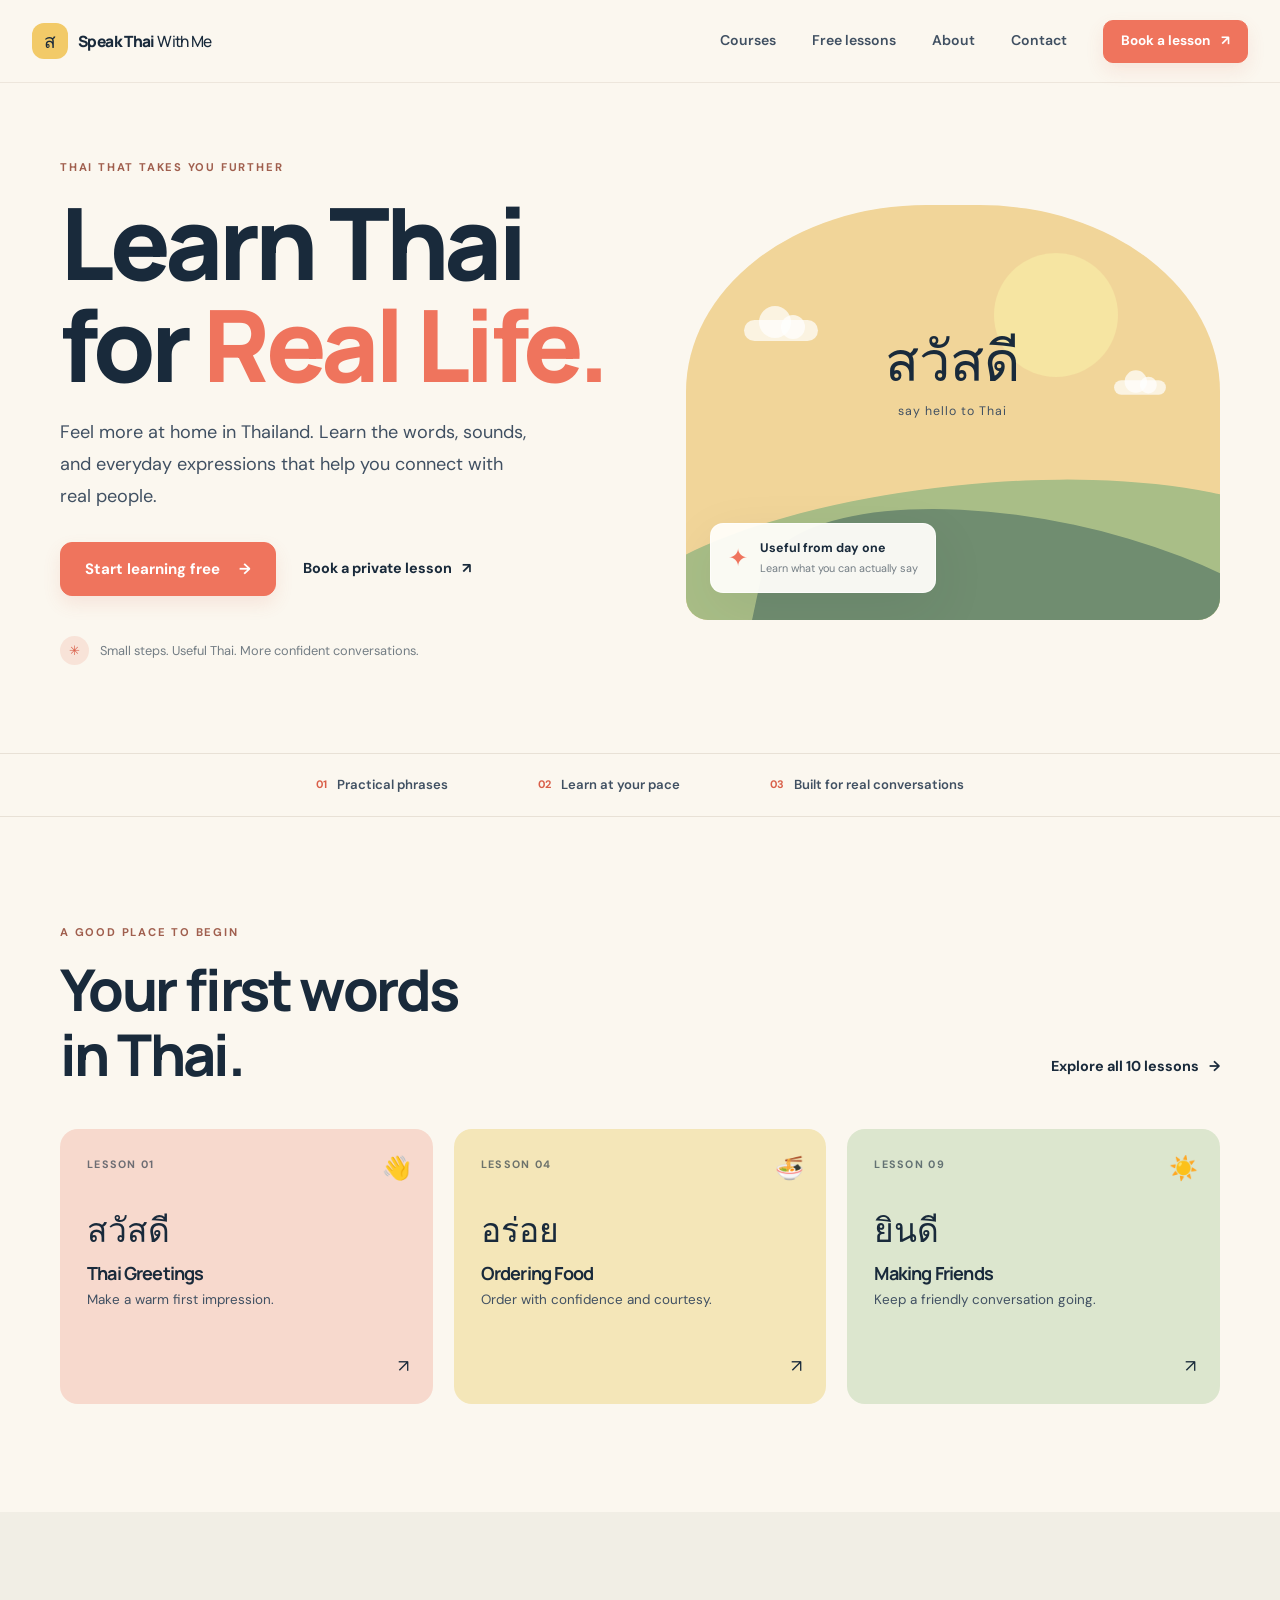
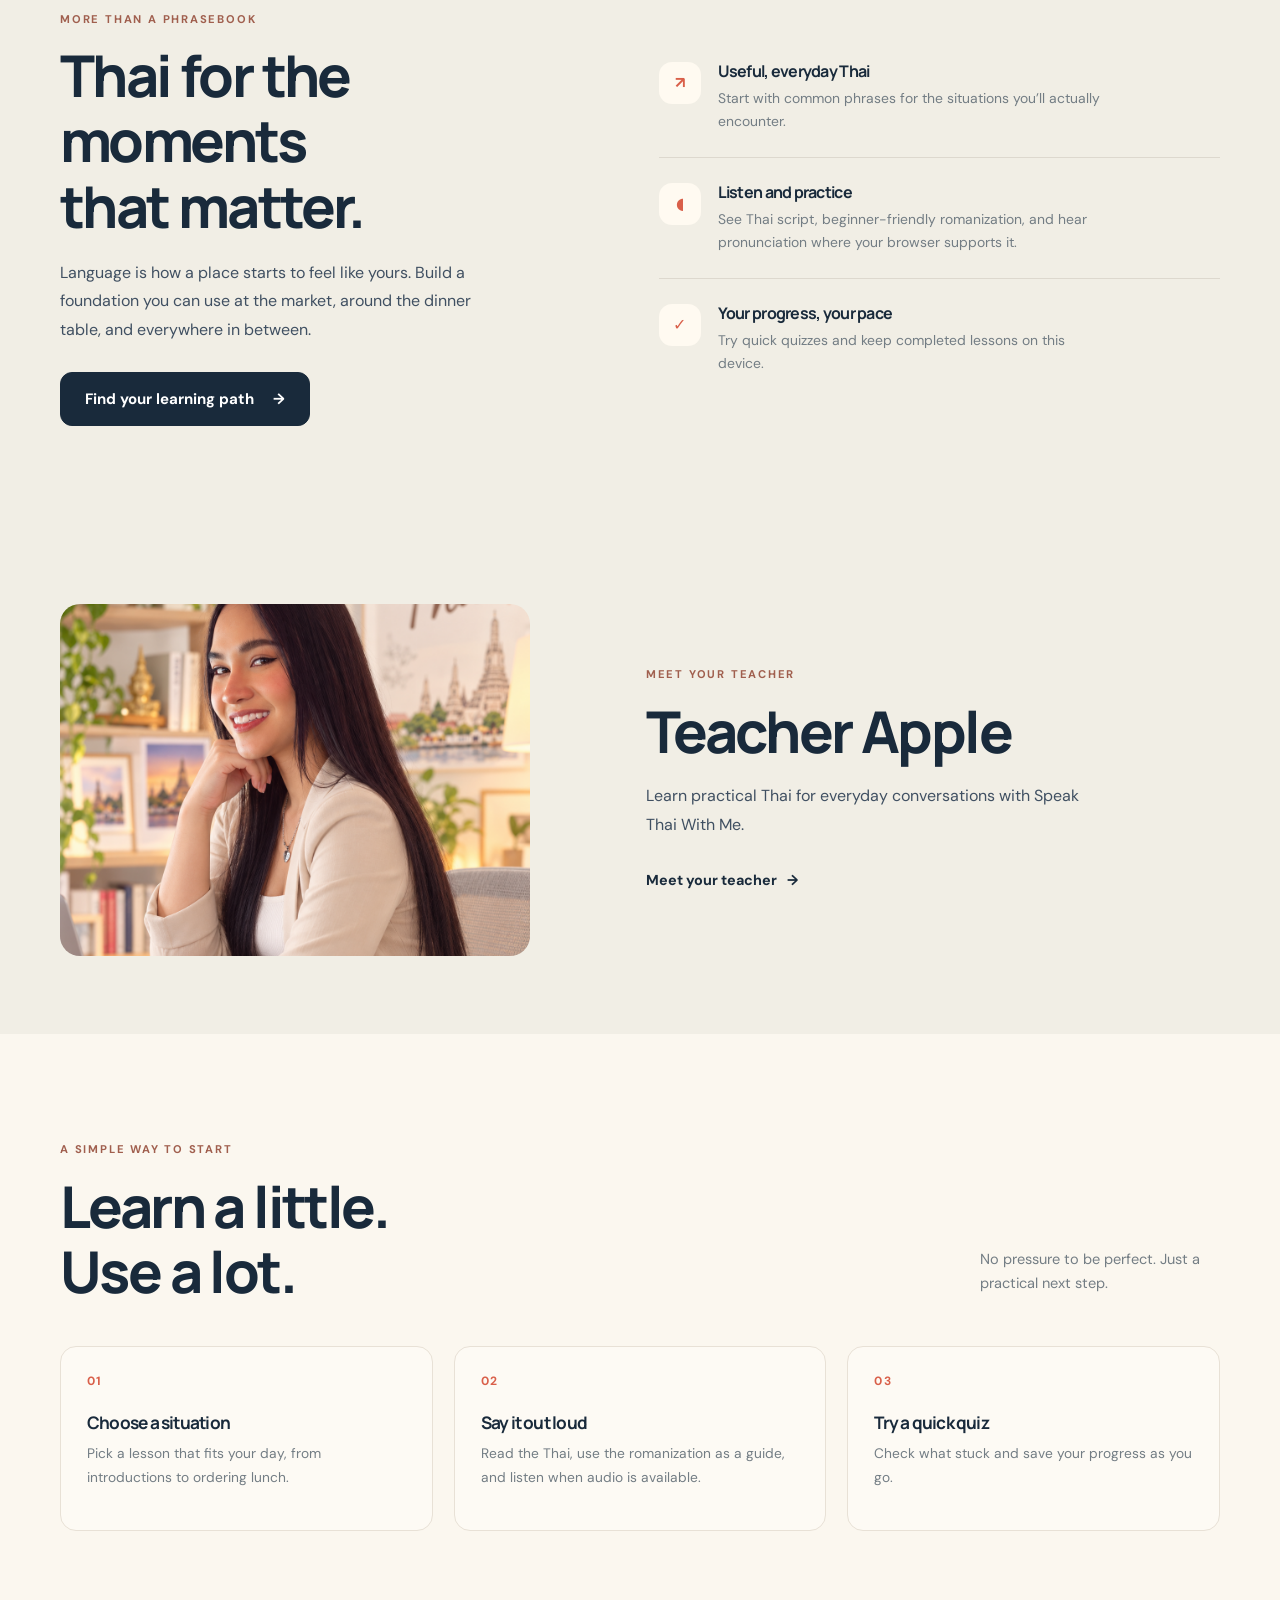
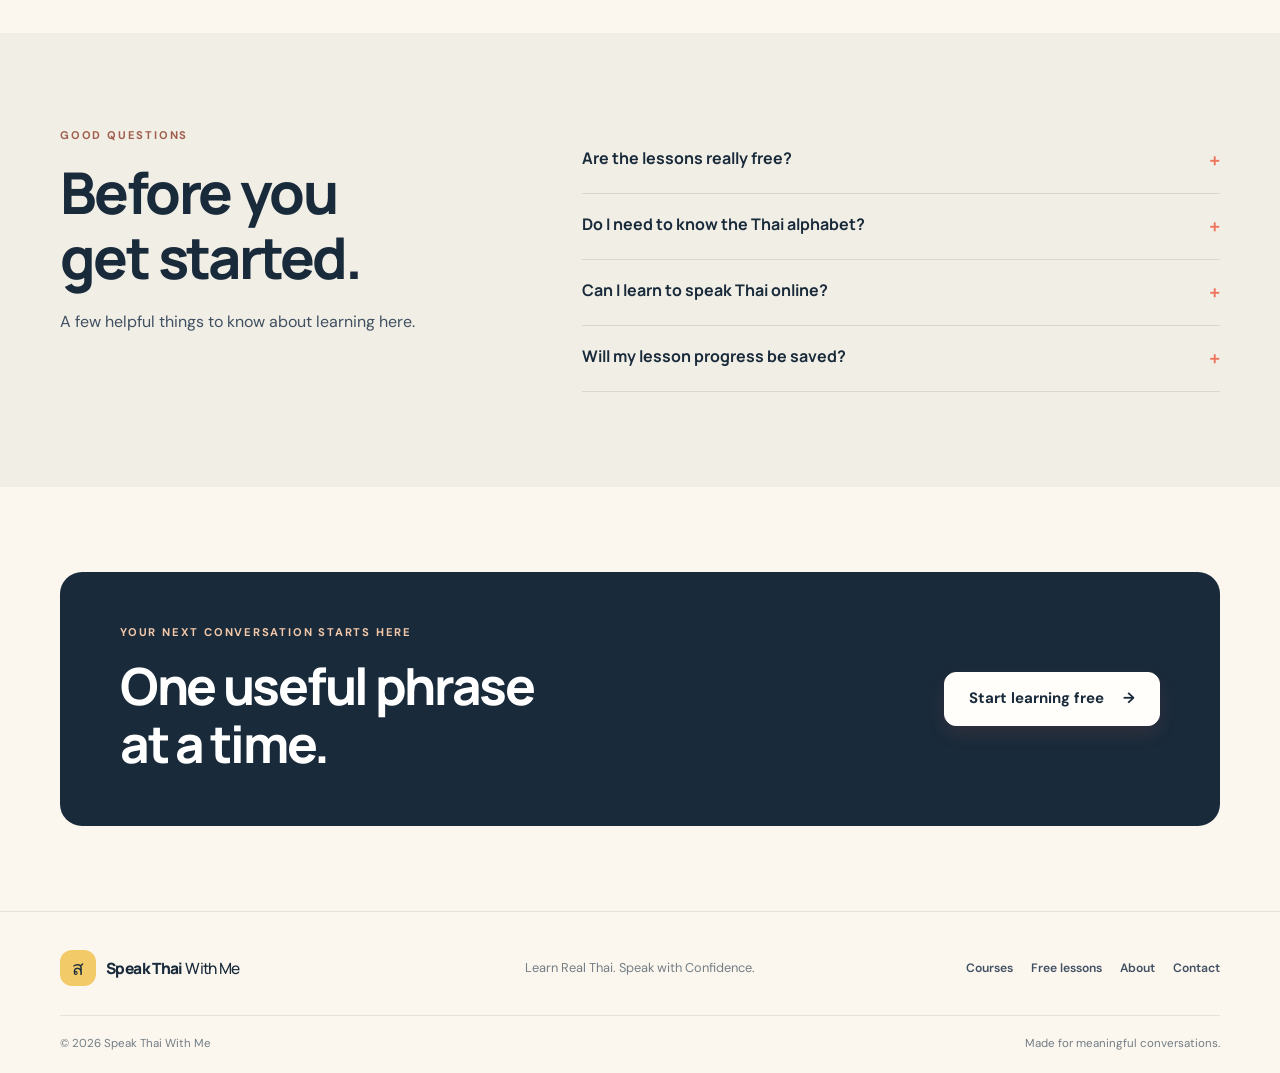
==== commit 432c2015: "Display Teacher Apple photo on website" ====
--- a/index.html
+++ b/index.html
@@ -10,6 +10,7 @@
   <link rel="preconnect" href="https://fonts.gstatic.com" crossorigin>
   <link href="https://fonts.googleapis.com/css2?family=DM+Sans:wght@400;500;600;700&family=Manrope:wght@400;500;600;700;800&display=swap" rel="stylesheet">
   <link rel="stylesheet" href="css/style.css">
+  <script src="js/config.js" defer></script>
   <script src="js/main.js" defer></script>
 </head>
 <body>
@@ -57,6 +58,12 @@
         </div>
       </div>
     </section>
+    <section class="home-teacher-section">
+      <div class="section-shell home-teacher-grid">
+        <img class="home-teacher-photo" src="assets/images/teacher-apple.png" alt="Teacher Apple smiling at a desk with Thai-language books">
+        <div class="home-teacher-copy"><p class="eyebrow">MEET YOUR TEACHER</p><h2 data-teacher-name>Teacher Apple</h2><p class="body-copy">Learn practical Thai for everyday conversations with Speak Thai With Me.</p><a class="text-link" href="about.html">Meet your teacher <span aria-hidden="true">→</span></a></div>
+      </div>
+    </section>
     <section class="section-shell section-pad process-section"><div class="section-heading"><div><p class="eyebrow">A SIMPLE WAY TO START</p><h2>Learn a little.<br>Use a lot.</h2></div><p class="heading-aside">No pressure to be perfect. Just a practical next step.</p></div>
       <div class="steps-grid"><article><span class="step-index">01</span><h3>Choose a situation</h3><p>Pick a lesson that fits your day, from introductions to ordering lunch.</p></article><article><span class="step-index">02</span><h3>Say it out loud</h3><p>Read the Thai, use the romanization as a guide, and listen when audio is available.</p></article><article><span class="step-index">03</span><h3>Try a quick quiz</h3><p>Check what stuck and save your progress as you go.</p></article></div>
     </section>
--- a/css/style.css
+++ b/css/style.css
@@ -112,6 +112,11 @@
 .benefit-icon { display: grid; width: 42px; height: 42px; flex: 0 0 42px; place-items: center; color: var(--coral-dark); background: #fffaf1; border-radius: 13px; font-weight: 700; }
 .benefit h3 { margin: 0 0 7px; font-size: 1rem; }
 .benefit p { max-width: 390px; margin: 0; color: var(--muted); font-size: .87rem; }
+.home-teacher-section { padding-block: 78px; background: #f1eee5; }
+.home-teacher-grid { display: grid; grid-template-columns: .9fr 1.1fr; gap: 10%; align-items: center; }
+.home-teacher-photo { display: block; width: 100%; max-height: 430px; aspect-ratio: 4 / 3; object-fit: cover; object-position: center 35%; border-radius: 20px; }
+.home-teacher-copy h2 { margin-bottom: 18px; }
+.about-teacher-photo { display: block; width: 100%; min-height: 390px; max-height: 520px; aspect-ratio: 4 / 5; object-fit: cover; object-position: center 32%; border-radius: 48% 48% 20px 20px; }
 .process-section { padding-bottom: 102px; }
 .heading-aside { max-width: 240px; margin-bottom: 8px; color: var(--muted); font-size: .91rem; }
 .steps-grid { display: grid; grid-template-columns: repeat(3,1fr); gap: 21px; }
@@ -296,6 +301,8 @@
   .preview-card { min-height: 237px; }
   .why-section, .faq-section { padding-block: 72px; }
   .why-grid, .faq-grid { grid-template-columns: 1fr; gap: 35px; }
+  .home-teacher-grid { grid-template-columns: 1fr; gap: 28px; }
+  .home-teacher-photo { max-height: 360px; }
   .benefit-list { gap: 20px; }
   .steps-grid article { min-height: auto; }
   .cta-band { align-items: flex-start; flex-direction: column; margin-block: 55px; padding: 35px 25px; }
@@ -327,7 +334,7 @@
   .form-heading { align-items: flex-start; flex-direction: column; gap: 4px; }
   .booking-layout { padding-bottom: 65px; }
   .about-layout { grid-template-columns: 1fr; gap: 35px; padding-bottom: 65px; }
-  .teacher-placeholder { min-height: 300px; }
+  .about-teacher-photo { min-height: 300px; max-height: 430px; aspect-ratio: 4 / 3; }
   .about-values { margin-bottom: 55px; padding: 30px 23px; }
   .contact-grid { grid-template-columns: 1fr; padding-bottom: 20px; }
   .contact-card { min-height: auto; }
